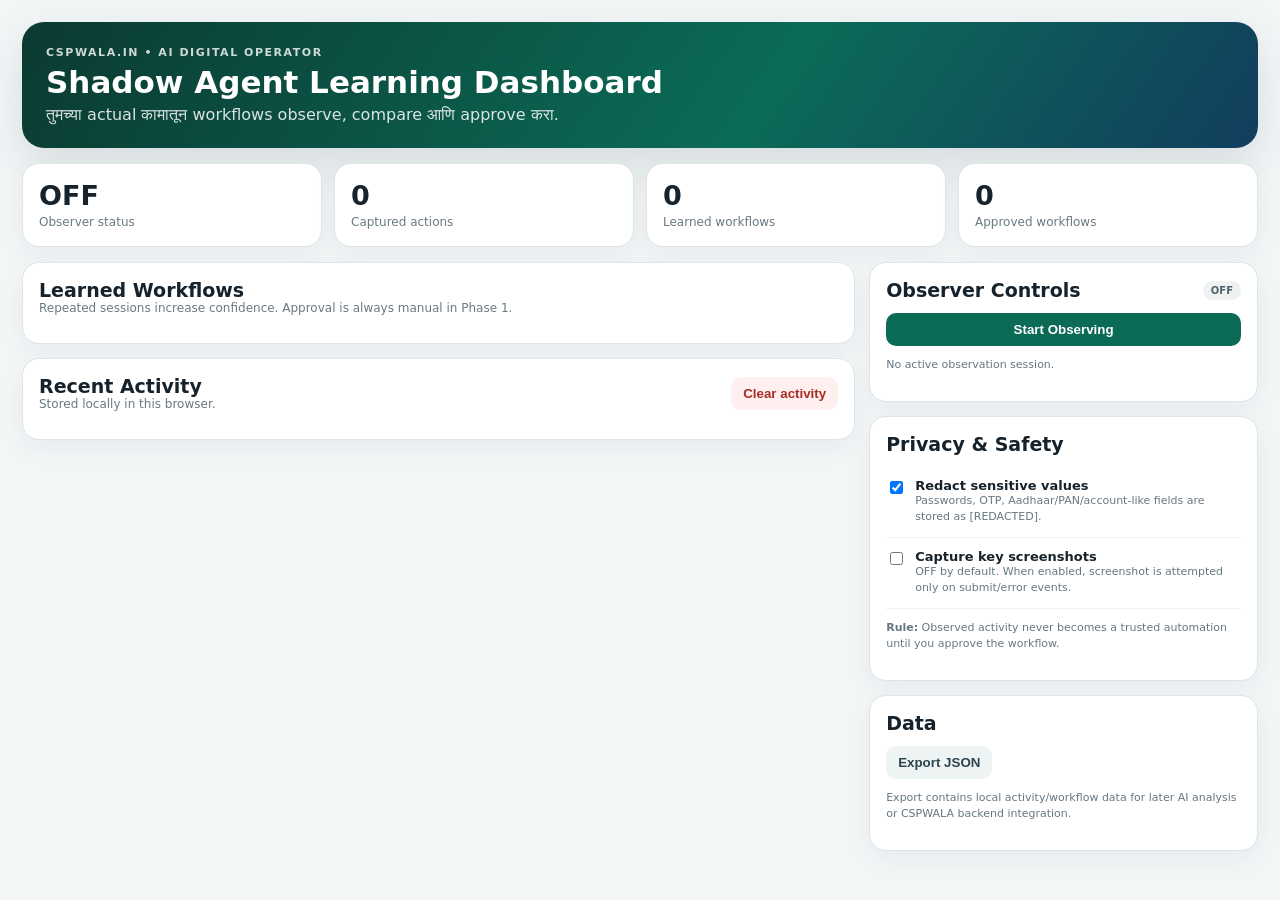
==== ai-digital-operator/extension/dashboard.html @ 0ec9dd16 "Add Shadow Agent learning dashboard" ====
<!doctype html>
<html lang="mr">
<head>
  <meta charset="utf-8">
  <meta name="viewport" content="width=device-width,initial-scale=1">
  <title>CSPWALA Shadow Agent Dashboard</title>
  <style>
    :root{--navy:#0f2740;--green:#0b6b57;--green2:#087b62;--line:#dce5e8;--muted:#697982;--bg:#f3f6f7;--danger:#a52d25;--amber:#986508}
    *{box-sizing:border-box}body{margin:0;font-family:Inter,system-ui,-apple-system,"Noto Sans Devanagari",sans-serif;background:var(--bg);color:#17232c}.wrap{max-width:1280px;margin:auto;padding:22px}
    header{border-radius:22px;padding:24px;color:white;background:linear-gradient(125deg,#0b3a32,#0b6b57 60%,#123d5e);box-shadow:0 18px 45px rgba(13,43,52,.13)}header h1{margin:5px 0;font-size:31px}.eyebrow{font-size:11px;letter-spacing:.14em;font-weight:900;opacity:.8}header p{margin:0;opacity:.85}
    .metrics{display:grid;grid-template-columns:repeat(4,1fr);gap:12px;margin:15px 0}.metric,.panel{background:#fff;border:1px solid var(--line);border-radius:17px;box-shadow:0 8px 24px rgba(20,45,60,.05)}.metric{padding:16px}.metric strong{display:block;font-size:27px}.metric span{font-size:12px;color:var(--muted)}
    .layout{display:grid;grid-template-columns:minmax(0,1.5fr) minmax(300px,.7fr);gap:14px}.panel{padding:16px;margin-bottom:14px}.head{display:flex;align-items:center;justify-content:space-between;gap:10px;margin-bottom:12px}.head h2{font-size:19px;margin:0}.sub{font-size:12px;color:var(--muted)}
    button{border:0;border-radius:10px;padding:9px 12px;font-weight:800;cursor:pointer}.primary{background:var(--green);color:#fff}.ghost{background:#eef3f4;color:#2b4650}.danger{background:#fff0ef;color:var(--danger)}.approve{background:#e4f6ef;color:#08704f}.row{display:flex;gap:8px;flex-wrap:wrap}
    .workflow{border:1px solid #e1e8ea;border-radius:14px;padding:13px;margin:9px 0;background:#fbfcfc}.workflow-top{display:flex;justify-content:space-between;gap:12px;align-items:flex-start}.workflow h3{margin:0 0 3px;font-size:15px}.chip{display:inline-block;border-radius:999px;padding:4px 8px;font-size:10px;font-weight:900;background:#eef2f3;color:#51616a}.chip.ok{background:#e0f5ec;color:#08704f}.chip.warn{background:#fff4dc;color:#8a5b05}.confidence{font-size:12px;font-weight:900}.bar{height:7px;border-radius:99px;background:#e9eef0;overflow:hidden;margin-top:7px}.bar i{display:block;height:100%;background:linear-gradient(90deg,#0b6b57,#19a07c);border-radius:99px}.actions{font-size:11px;color:#667780;margin-top:8px;line-height:1.45}.workflow-buttons{display:flex;gap:6px;margin-top:10px}
    .event{display:grid;grid-template-columns:90px 90px 1fr;gap:8px;padding:9px 2px;border-bottom:1px solid #edf1f2;font-size:12px}.event:last-child{border-bottom:0}.event-type{font-weight:900}.event-url{white-space:nowrap;overflow:hidden;text-overflow:ellipsis;color:#5c6c74}.event-time{color:#7a878e}
    label.setting{display:flex;align-items:flex-start;gap:9px;padding:11px 0;border-bottom:1px solid #edf1f2;font-size:13px}label.setting:last-child{border:0}.note{font-size:11px;color:#667781;line-height:1.5}.empty{padding:25px;text-align:center;color:#77858b;border:1px dashed #d6e0e3;border-radius:13px}
    @media(max-width:850px){.metrics{grid-template-columns:1fr 1fr}.layout{grid-template-columns:1fr}.wrap{padding:12px}}@media(max-width:520px){.metrics{grid-template-columns:1fr}.event{grid-template-columns:70px 1fr}.event-url{grid-column:1/-1}}
  </style>
</head>
<body>
<div class="wrap">
  <header><div class="eyebrow">CSPWALA.IN • AI DIGITAL OPERATOR</div><h1>Shadow Agent Learning Dashboard</h1><p>तुमच्या actual कामातून workflows observe, compare आणि approve करा.</p></header>
  <section class="metrics">
    <div class="metric"><strong id="metricStatus">OFF</strong><span>Observer status</span></div>
    <div class="metric"><strong id="metricEvents">0</strong><span>Captured actions</span></div>
    <div class="metric"><strong id="metricWorkflows">0</strong><span>Learned workflows</span></div>
    <div class="metric"><strong id="metricApproved">0</strong><span>Approved workflows</span></div>
  </section>
  <div class="layout">
    <main>
      <section class="panel">
        <div class="head"><div><h2>Learned Workflows</h2><div class="sub">Repeated sessions increase confidence. Approval is always manual in Phase 1.</div></div></div>
        <div id="workflows"></div>
      </section>
      <section class="panel">
        <div class="head"><div><h2>Recent Activity</h2><div class="sub">Stored locally in this browser.</div></div><button id="clearActivity" class="danger">Clear activity</button></div>
        <div id="events"></div>
      </section>
    </main>
    <aside>
      <section class="panel">
        <div class="head"><h2>Observer Controls</h2><span id="statusChip" class="chip">OFF</span></div>
        <button id="toggleObserver" class="primary" style="width:100%">Start Observing</button>
        <p id="sessionInfo" class="note">No active observation session.</p>
      </section>
      <section class="panel">
        <div class="head"><h2>Privacy & Safety</h2></div>
        <label class="setting"><input id="redactSensitive" type="checkbox" checked><span><b>Redact sensitive values</b><div class="note">Passwords, OTP, Aadhaar/PAN/account-like fields are stored as [REDACTED].</div></span></label>
        <label class="setting"><input id="captureScreenshots" type="checkbox"><span><b>Capture key screenshots</b><div class="note">OFF by default. When enabled, screenshot is attempted only on submit/error events.</div></span></label>
        <p class="note"><b>Rule:</b> Observed activity never becomes a trusted automation until you approve the workflow.</p>
      </section>
      <section class="panel">
        <div class="head"><h2>Data</h2></div>
        <div class="row"><button id="exportJson" class="ghost">Export JSON</button></div>
        <p class="note">Export contains local activity/workflow data for later AI analysis or CSPWALA backend integration.</p>
      </section>
    </aside>
  </div>
</div>
<script src="dashboard.js"></script>
</body>
</html>
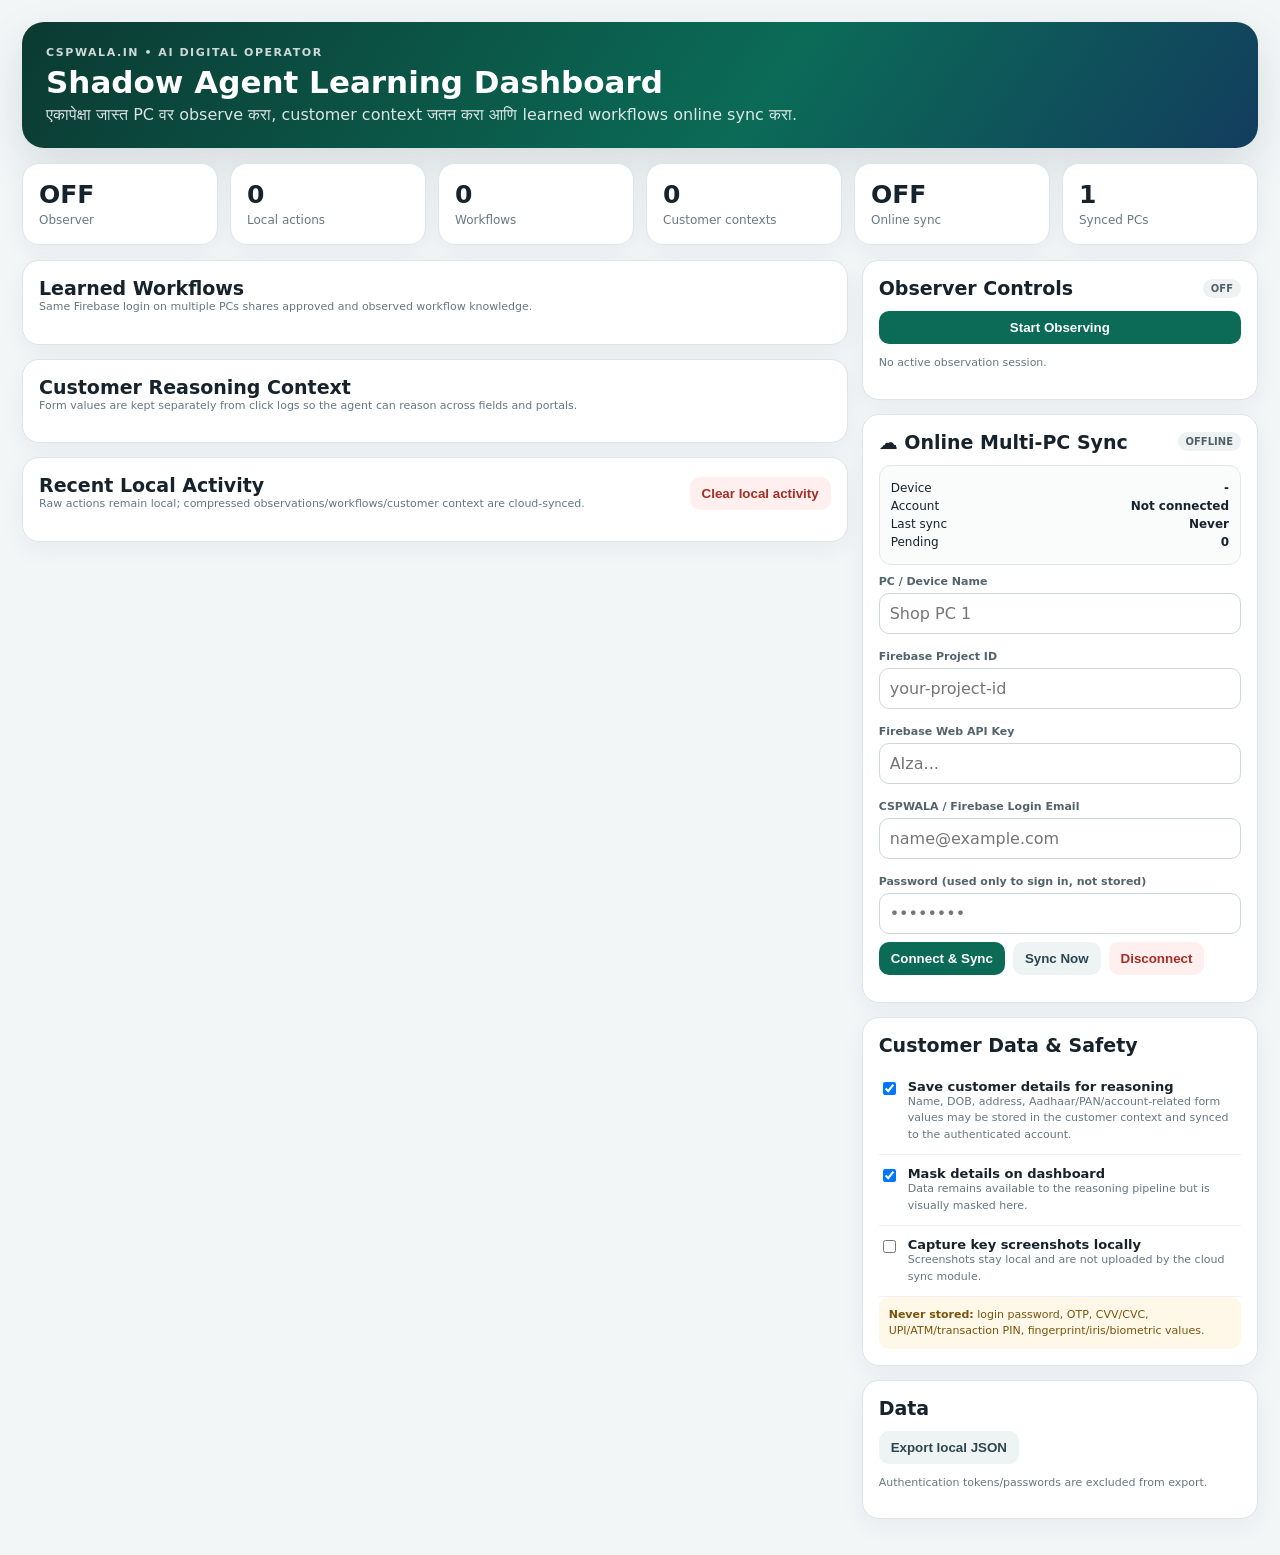
==== commit a66448cf: "Add online sync and customer context dashboard" ====
--- a/ai-digital-operator/extension/dashboard.html
+++ b/ai-digital-operator/extension/dashboard.html
@@ -5,35 +5,42 @@
   <meta name="viewport" content="width=device-width,initial-scale=1">
   <title>CSPWALA Shadow Agent Dashboard</title>
   <style>
-    :root{--navy:#0f2740;--green:#0b6b57;--green2:#087b62;--line:#dce5e8;--muted:#697982;--bg:#f3f6f7;--danger:#a52d25;--amber:#986508}
-    *{box-sizing:border-box}body{margin:0;font-family:Inter,system-ui,-apple-system,"Noto Sans Devanagari",sans-serif;background:var(--bg);color:#17232c}.wrap{max-width:1280px;margin:auto;padding:22px}
-    header{border-radius:22px;padding:24px;color:white;background:linear-gradient(125deg,#0b3a32,#0b6b57 60%,#123d5e);box-shadow:0 18px 45px rgba(13,43,52,.13)}header h1{margin:5px 0;font-size:31px}.eyebrow{font-size:11px;letter-spacing:.14em;font-weight:900;opacity:.8}header p{margin:0;opacity:.85}
-    .metrics{display:grid;grid-template-columns:repeat(4,1fr);gap:12px;margin:15px 0}.metric,.panel{background:#fff;border:1px solid var(--line);border-radius:17px;box-shadow:0 8px 24px rgba(20,45,60,.05)}.metric{padding:16px}.metric strong{display:block;font-size:27px}.metric span{font-size:12px;color:var(--muted)}
-    .layout{display:grid;grid-template-columns:minmax(0,1.5fr) minmax(300px,.7fr);gap:14px}.panel{padding:16px;margin-bottom:14px}.head{display:flex;align-items:center;justify-content:space-between;gap:10px;margin-bottom:12px}.head h2{font-size:19px;margin:0}.sub{font-size:12px;color:var(--muted)}
+    :root{--navy:#0f2740;--green:#0b6b57;--line:#dce5e8;--muted:#697982;--bg:#f3f6f7;--danger:#a52d25;--amber:#986508}
+    *{box-sizing:border-box}body{margin:0;font-family:Inter,system-ui,-apple-system,"Noto Sans Devanagari",sans-serif;background:var(--bg);color:#17232c}.wrap{max-width:1320px;margin:auto;padding:22px}
+    header{border-radius:22px;padding:24px;color:#fff;background:linear-gradient(125deg,#0b3a32,#0b6b57 60%,#123d5e);box-shadow:0 18px 45px rgba(13,43,52,.13)}header h1{margin:5px 0;font-size:31px}.eyebrow{font-size:11px;letter-spacing:.14em;font-weight:900;opacity:.8}header p{margin:0;opacity:.85}
+    .metrics{display:grid;grid-template-columns:repeat(6,1fr);gap:12px;margin:15px 0}.metric,.panel{background:#fff;border:1px solid var(--line);border-radius:17px;box-shadow:0 8px 24px rgba(20,45,60,.05)}.metric{padding:16px}.metric strong{display:block;font-size:25px}.metric span{font-size:12px;color:var(--muted)}
+    .layout{display:grid;grid-template-columns:minmax(0,1.5fr) minmax(330px,.72fr);gap:14px}.panel{padding:16px;margin-bottom:14px}.head{display:flex;align-items:center;justify-content:space-between;gap:10px;margin-bottom:12px}.head h2{font-size:19px;margin:0}.sub,.note{font-size:11px;color:#667781;line-height:1.5}
     button{border:0;border-radius:10px;padding:9px 12px;font-weight:800;cursor:pointer}.primary{background:var(--green);color:#fff}.ghost{background:#eef3f4;color:#2b4650}.danger{background:#fff0ef;color:var(--danger)}.approve{background:#e4f6ef;color:#08704f}.row{display:flex;gap:8px;flex-wrap:wrap}
-    .workflow{border:1px solid #e1e8ea;border-radius:14px;padding:13px;margin:9px 0;background:#fbfcfc}.workflow-top{display:flex;justify-content:space-between;gap:12px;align-items:flex-start}.workflow h3{margin:0 0 3px;font-size:15px}.chip{display:inline-block;border-radius:999px;padding:4px 8px;font-size:10px;font-weight:900;background:#eef2f3;color:#51616a}.chip.ok{background:#e0f5ec;color:#08704f}.chip.warn{background:#fff4dc;color:#8a5b05}.confidence{font-size:12px;font-weight:900}.bar{height:7px;border-radius:99px;background:#e9eef0;overflow:hidden;margin-top:7px}.bar i{display:block;height:100%;background:linear-gradient(90deg,#0b6b57,#19a07c);border-radius:99px}.actions{font-size:11px;color:#667780;margin-top:8px;line-height:1.45}.workflow-buttons{display:flex;gap:6px;margin-top:10px}
+    .workflow,.customer{border:1px solid #e1e8ea;border-radius:14px;padding:13px;margin:9px 0;background:#fbfcfc}.workflow-top,.customer-top{display:flex;justify-content:space-between;gap:12px;align-items:flex-start}.workflow h3,.customer h3{margin:0 0 3px;font-size:15px}.chip{display:inline-block;border-radius:999px;padding:4px 8px;font-size:10px;font-weight:900;background:#eef2f3;color:#51616a}.chip.ok{background:#e0f5ec;color:#08704f}.chip.warn{background:#fff4dc;color:#8a5b05}.chip.bad{background:#fff0ef;color:#9c2a22}.confidence{font-size:12px;font-weight:900}.bar{height:7px;border-radius:99px;background:#e9eef0;overflow:hidden;margin-top:7px}.bar i{display:block;height:100%;background:linear-gradient(90deg,#0b6b57,#19a07c);border-radius:99px}.actions{font-size:11px;color:#667780;margin-top:8px;line-height:1.45}.workflow-buttons{display:flex;gap:6px;margin-top:10px}
     .event{display:grid;grid-template-columns:90px 90px 1fr;gap:8px;padding:9px 2px;border-bottom:1px solid #edf1f2;font-size:12px}.event:last-child{border-bottom:0}.event-type{font-weight:900}.event-url{white-space:nowrap;overflow:hidden;text-overflow:ellipsis;color:#5c6c74}.event-time{color:#7a878e}
-    label.setting{display:flex;align-items:flex-start;gap:9px;padding:11px 0;border-bottom:1px solid #edf1f2;font-size:13px}label.setting:last-child{border:0}.note{font-size:11px;color:#667781;line-height:1.5}.empty{padding:25px;text-align:center;color:#77858b;border:1px dashed #d6e0e3;border-radius:13px}
-    @media(max-width:850px){.metrics{grid-template-columns:1fr 1fr}.layout{grid-template-columns:1fr}.wrap{padding:12px}}@media(max-width:520px){.metrics{grid-template-columns:1fr}.event{grid-template-columns:70px 1fr}.event-url{grid-column:1/-1}}
+    label.setting{display:flex;align-items:flex-start;gap:9px;padding:11px 0;border-bottom:1px solid #edf1f2;font-size:13px}label.setting:last-child{border:0}.empty{padding:25px;text-align:center;color:#77858b;border:1px dashed #d6e0e3;border-radius:13px}
+    .formgrid{display:grid;grid-template-columns:1fr 1fr;gap:8px}.field{display:flex;flex-direction:column;gap:5px;margin-bottom:8px}.field.full{grid-column:1/-1}.field label{font-size:11px;font-weight:800;color:#52636c}.field input{width:100%;padding:10px;border:1px solid #ccd7db;border-radius:10px;font:inherit}.syncbox{padding:11px;border:1px solid #e2e8ea;border-radius:12px;background:#fafcfc;margin-bottom:10px}.syncrow{display:flex;justify-content:space-between;gap:8px;font-size:12px;margin:4px 0}.syncrow span:last-child{font-weight:800;text-align:right}.customer-fields{display:grid;grid-template-columns:1fr 1fr;gap:6px;margin-top:9px}.customer-field{padding:8px;border-radius:9px;background:#f1f5f5;font-size:11px;overflow:hidden}.customer-field b{display:block;color:#52626b;margin-bottom:2px}.customer-field span{word-break:break-word}.warning{padding:10px;border-radius:10px;background:#fff8e8;color:#77540c;font-size:11px;line-height:1.45}
+    @media(max-width:1050px){.metrics{grid-template-columns:repeat(3,1fr)}}@media(max-width:850px){.layout{grid-template-columns:1fr}.wrap{padding:12px}}@media(max-width:520px){.metrics{grid-template-columns:1fr 1fr}.formgrid,.customer-fields{grid-template-columns:1fr}.event{grid-template-columns:70px 1fr}.event-url{grid-column:1/-1}}
   </style>
 </head>
 <body>
 <div class="wrap">
-  <header><div class="eyebrow">CSPWALA.IN • AI DIGITAL OPERATOR</div><h1>Shadow Agent Learning Dashboard</h1><p>तुमच्या actual कामातून workflows observe, compare आणि approve करा.</p></header>
+  <header><div class="eyebrow">CSPWALA.IN • AI DIGITAL OPERATOR</div><h1>Shadow Agent Learning Dashboard</h1><p>एकापेक्षा जास्त PC वर observe करा, customer context जतन करा आणि learned workflows online sync करा.</p></header>
   <section class="metrics">
-    <div class="metric"><strong id="metricStatus">OFF</strong><span>Observer status</span></div>
-    <div class="metric"><strong id="metricEvents">0</strong><span>Captured actions</span></div>
-    <div class="metric"><strong id="metricWorkflows">0</strong><span>Learned workflows</span></div>
-    <div class="metric"><strong id="metricApproved">0</strong><span>Approved workflows</span></div>
+    <div class="metric"><strong id="metricStatus">OFF</strong><span>Observer</span></div>
+    <div class="metric"><strong id="metricEvents">0</strong><span>Local actions</span></div>
+    <div class="metric"><strong id="metricWorkflows">0</strong><span>Workflows</span></div>
+    <div class="metric"><strong id="metricCustomers">0</strong><span>Customer contexts</span></div>
+    <div class="metric"><strong id="metricCloud">OFF</strong><span>Online sync</span></div>
+    <div class="metric"><strong id="metricDevices">1</strong><span>Synced PCs</span></div>
   </section>
   <div class="layout">
     <main>
       <section class="panel">
-        <div class="head"><div><h2>Learned Workflows</h2><div class="sub">Repeated sessions increase confidence. Approval is always manual in Phase 1.</div></div></div>
+        <div class="head"><div><h2>Learned Workflows</h2><div class="sub">Same Firebase login on multiple PCs shares approved and observed workflow knowledge.</div></div></div>
         <div id="workflows"></div>
       </section>
       <section class="panel">
-        <div class="head"><div><h2>Recent Activity</h2><div class="sub">Stored locally in this browser.</div></div><button id="clearActivity" class="danger">Clear activity</button></div>
+        <div class="head"><div><h2>Customer Reasoning Context</h2><div class="sub">Form values are kept separately from click logs so the agent can reason across fields and portals.</div></div></div>
+        <div id="customers"></div>
+      </section>
+      <section class="panel">
+        <div class="head"><div><h2>Recent Local Activity</h2><div class="sub">Raw actions remain local; compressed observations/workflows/customer context are cloud-synced.</div></div><button id="clearActivity" class="danger">Clear local activity</button></div>
         <div id="events"></div>
       </section>
     </main>
@@ -43,16 +50,38 @@
         <button id="toggleObserver" class="primary" style="width:100%">Start Observing</button>
         <p id="sessionInfo" class="note">No active observation session.</p>
       </section>
+
       <section class="panel">
-        <div class="head"><h2>Privacy & Safety</h2></div>
-        <label class="setting"><input id="redactSensitive" type="checkbox" checked><span><b>Redact sensitive values</b><div class="note">Passwords, OTP, Aadhaar/PAN/account-like fields are stored as [REDACTED].</div></span></label>
-        <label class="setting"><input id="captureScreenshots" type="checkbox"><span><b>Capture key screenshots</b><div class="note">OFF by default. When enabled, screenshot is attempted only on submit/error events.</div></span></label>
-        <p class="note"><b>Rule:</b> Observed activity never becomes a trusted automation until you approve the workflow.</p>
+        <div class="head"><h2>☁ Online Multi-PC Sync</h2><span id="cloudChip" class="chip">OFFLINE</span></div>
+        <div id="cloudSummary" class="syncbox">
+          <div class="syncrow"><span>Device</span><span id="cloudDevice">-</span></div>
+          <div class="syncrow"><span>Account</span><span id="cloudAccount">Not connected</span></div>
+          <div class="syncrow"><span>Last sync</span><span id="cloudLastSync">Never</span></div>
+          <div class="syncrow"><span>Pending</span><span id="cloudPending">0</span></div>
+        </div>
+        <div class="formgrid">
+          <div class="field full"><label>PC / Device Name</label><input id="deviceName" placeholder="Shop PC 1"></div>
+          <div class="field full"><label>Firebase Project ID</label><input id="projectId" placeholder="your-project-id"></div>
+          <div class="field full"><label>Firebase Web API Key</label><input id="apiKey" placeholder="AIza..."></div>
+          <div class="field full"><label>CSPWALA / Firebase Login Email</label><input id="cloudEmail" type="email" placeholder="name@example.com"></div>
+          <div class="field full"><label>Password (used only to sign in, not stored)</label><input id="cloudPassword" type="password" autocomplete="off" placeholder="••••••••"></div>
+        </div>
+        <div class="row"><button id="connectCloud" class="primary">Connect & Sync</button><button id="syncNow" class="ghost">Sync Now</button><button id="disconnectCloud" class="danger">Disconnect</button></div>
+        <p id="cloudError" class="note"></p>
       </section>
+
+      <section class="panel">
+        <div class="head"><h2>Customer Data & Safety</h2></div>
+        <label class="setting"><input id="captureCustomerDetails" type="checkbox" checked><span><b>Save customer details for reasoning</b><div class="note">Name, DOB, address, Aadhaar/PAN/account-related form values may be stored in the customer context and synced to the authenticated account.</div></span></label>
+        <label class="setting"><input id="maskCustomerDetails" type="checkbox" checked><span><b>Mask details on dashboard</b><div class="note">Data remains available to the reasoning pipeline but is visually masked here.</div></span></label>
+        <label class="setting"><input id="captureScreenshots" type="checkbox"><span><b>Capture key screenshots locally</b><div class="note">Screenshots stay local and are not uploaded by the cloud sync module.</div></span></label>
+        <div class="warning"><b>Never stored:</b> login password, OTP, CVV/CVC, UPI/ATM/transaction PIN, fingerprint/iris/biometric values.</div>
+      </section>
+
       <section class="panel">
         <div class="head"><h2>Data</h2></div>
-        <div class="row"><button id="exportJson" class="ghost">Export JSON</button></div>
-        <p class="note">Export contains local activity/workflow data for later AI analysis or CSPWALA backend integration.</p>
+        <div class="row"><button id="exportJson" class="ghost">Export local JSON</button></div>
+        <p class="note">Authentication tokens/passwords are excluded from export.</p>
       </section>
     </aside>
   </div>
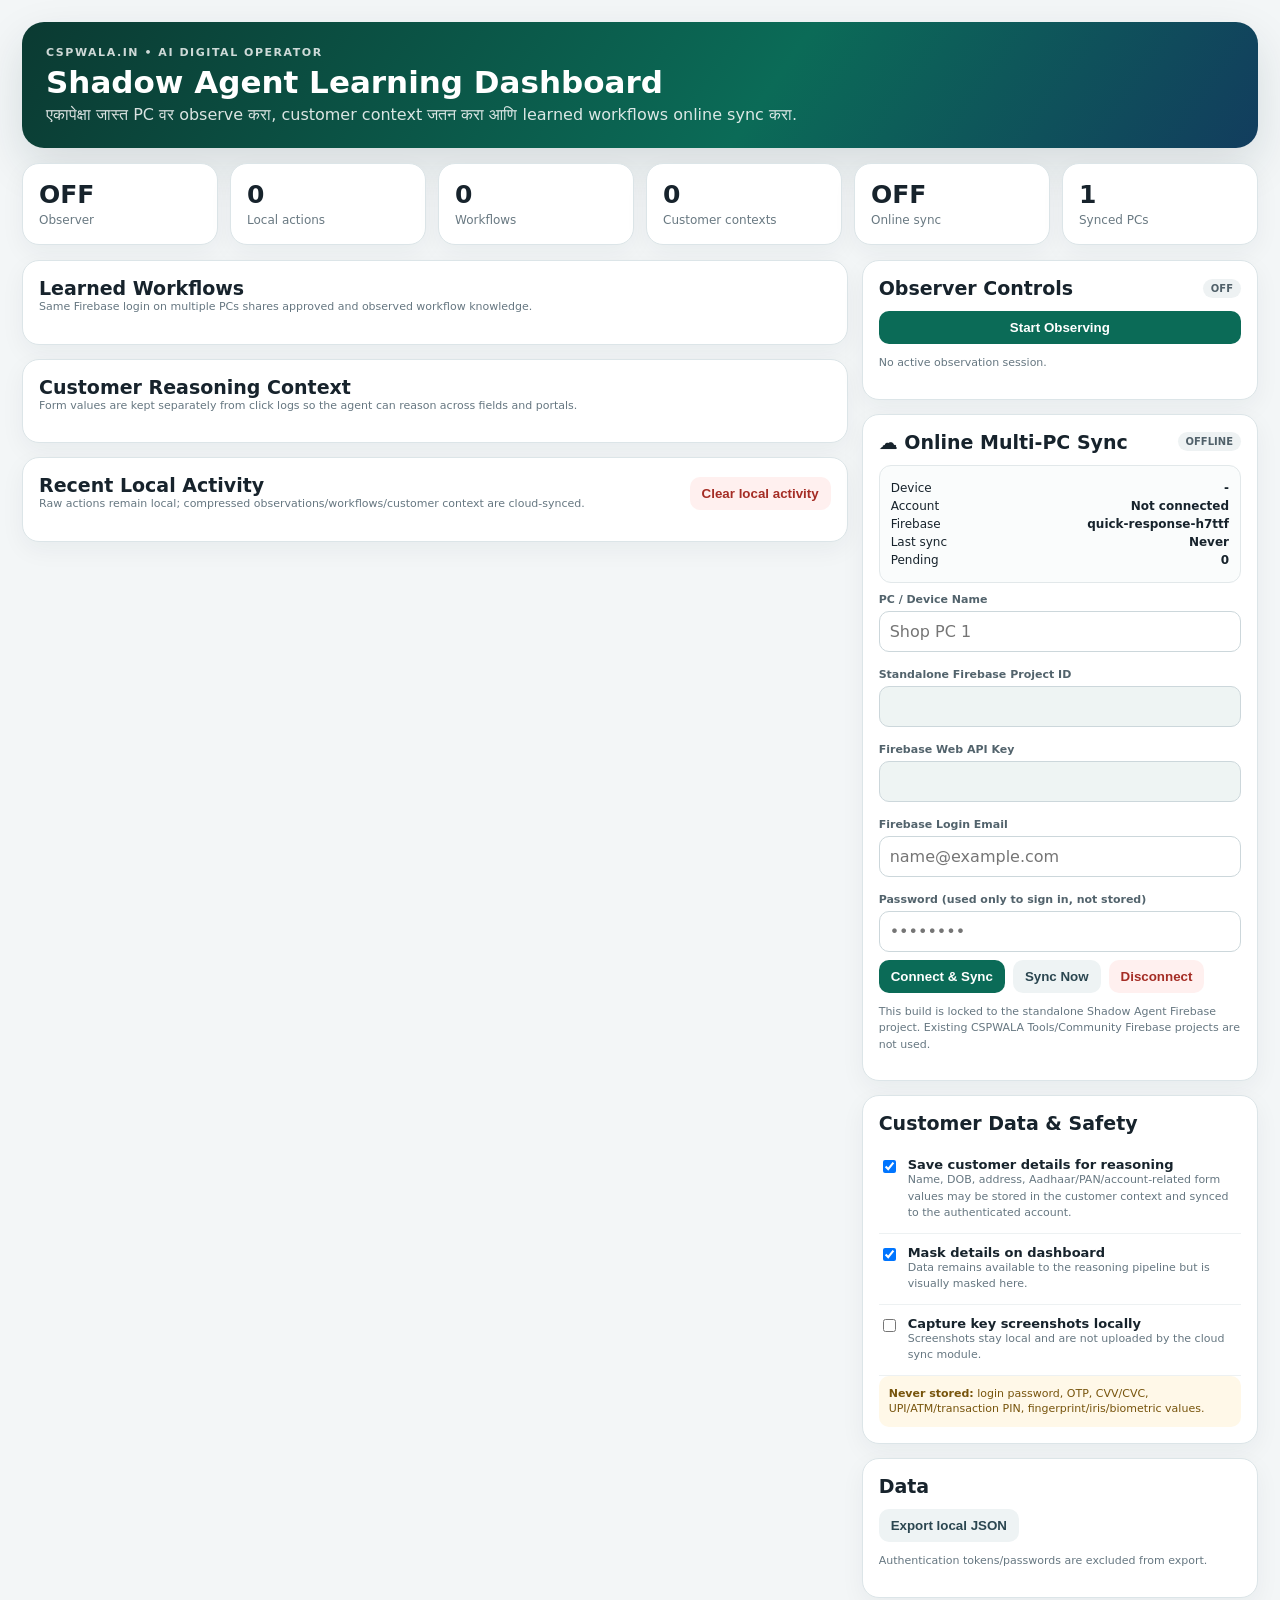
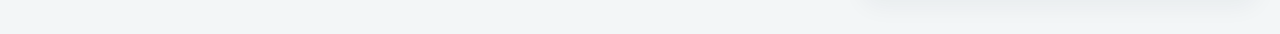
==== commit 227910f7: "Bind dashboard to standalone Firebase project" ====
--- a/ai-digital-operator/extension/dashboard.html
+++ b/ai-digital-operator/extension/dashboard.html
@@ -14,7 +14,7 @@
     .workflow,.customer{border:1px solid #e1e8ea;border-radius:14px;padding:13px;margin:9px 0;background:#fbfcfc}.workflow-top,.customer-top{display:flex;justify-content:space-between;gap:12px;align-items:flex-start}.workflow h3,.customer h3{margin:0 0 3px;font-size:15px}.chip{display:inline-block;border-radius:999px;padding:4px 8px;font-size:10px;font-weight:900;background:#eef2f3;color:#51616a}.chip.ok{background:#e0f5ec;color:#08704f}.chip.warn{background:#fff4dc;color:#8a5b05}.chip.bad{background:#fff0ef;color:#9c2a22}.confidence{font-size:12px;font-weight:900}.bar{height:7px;border-radius:99px;background:#e9eef0;overflow:hidden;margin-top:7px}.bar i{display:block;height:100%;background:linear-gradient(90deg,#0b6b57,#19a07c);border-radius:99px}.actions{font-size:11px;color:#667780;margin-top:8px;line-height:1.45}.workflow-buttons{display:flex;gap:6px;margin-top:10px}
     .event{display:grid;grid-template-columns:90px 90px 1fr;gap:8px;padding:9px 2px;border-bottom:1px solid #edf1f2;font-size:12px}.event:last-child{border-bottom:0}.event-type{font-weight:900}.event-url{white-space:nowrap;overflow:hidden;text-overflow:ellipsis;color:#5c6c74}.event-time{color:#7a878e}
     label.setting{display:flex;align-items:flex-start;gap:9px;padding:11px 0;border-bottom:1px solid #edf1f2;font-size:13px}label.setting:last-child{border:0}.empty{padding:25px;text-align:center;color:#77858b;border:1px dashed #d6e0e3;border-radius:13px}
-    .formgrid{display:grid;grid-template-columns:1fr 1fr;gap:8px}.field{display:flex;flex-direction:column;gap:5px;margin-bottom:8px}.field.full{grid-column:1/-1}.field label{font-size:11px;font-weight:800;color:#52636c}.field input{width:100%;padding:10px;border:1px solid #ccd7db;border-radius:10px;font:inherit}.syncbox{padding:11px;border:1px solid #e2e8ea;border-radius:12px;background:#fafcfc;margin-bottom:10px}.syncrow{display:flex;justify-content:space-between;gap:8px;font-size:12px;margin:4px 0}.syncrow span:last-child{font-weight:800;text-align:right}.customer-fields{display:grid;grid-template-columns:1fr 1fr;gap:6px;margin-top:9px}.customer-field{padding:8px;border-radius:9px;background:#f1f5f5;font-size:11px;overflow:hidden}.customer-field b{display:block;color:#52626b;margin-bottom:2px}.customer-field span{word-break:break-word}.warning{padding:10px;border-radius:10px;background:#fff8e8;color:#77540c;font-size:11px;line-height:1.45}
+    .formgrid{display:grid;grid-template-columns:1fr 1fr;gap:8px}.field{display:flex;flex-direction:column;gap:5px;margin-bottom:8px}.field.full{grid-column:1/-1}.field label{font-size:11px;font-weight:800;color:#52636c}.field input{width:100%;padding:10px;border:1px solid #ccd7db;border-radius:10px;font:inherit}.field input[readonly]{background:#eef4f3;color:#3e5f58;font-weight:700}.syncbox{padding:11px;border:1px solid #e2e8ea;border-radius:12px;background:#fafcfc;margin-bottom:10px}.syncrow{display:flex;justify-content:space-between;gap:8px;font-size:12px;margin:4px 0}.syncrow span:last-child{font-weight:800;text-align:right}.customer-fields{display:grid;grid-template-columns:1fr 1fr;gap:6px;margin-top:9px}.customer-field{padding:8px;border-radius:9px;background:#f1f5f5;font-size:11px;overflow:hidden}.customer-field b{display:block;color:#52626b;margin-bottom:2px}.customer-field span{word-break:break-word}.warning{padding:10px;border-radius:10px;background:#fff8e8;color:#77540c;font-size:11px;line-height:1.45}
     @media(max-width:1050px){.metrics{grid-template-columns:repeat(3,1fr)}}@media(max-width:850px){.layout{grid-template-columns:1fr}.wrap{padding:12px}}@media(max-width:520px){.metrics{grid-template-columns:1fr 1fr}.formgrid,.customer-fields{grid-template-columns:1fr}.event{grid-template-columns:70px 1fr}.event-url{grid-column:1/-1}}
   </style>
 </head>
@@ -56,17 +56,19 @@
         <div id="cloudSummary" class="syncbox">
           <div class="syncrow"><span>Device</span><span id="cloudDevice">-</span></div>
           <div class="syncrow"><span>Account</span><span id="cloudAccount">Not connected</span></div>
+          <div class="syncrow"><span>Firebase</span><span>quick-response-h7ttf</span></div>
           <div class="syncrow"><span>Last sync</span><span id="cloudLastSync">Never</span></div>
           <div class="syncrow"><span>Pending</span><span id="cloudPending">0</span></div>
         </div>
         <div class="formgrid">
           <div class="field full"><label>PC / Device Name</label><input id="deviceName" placeholder="Shop PC 1"></div>
-          <div class="field full"><label>Firebase Project ID</label><input id="projectId" placeholder="your-project-id"></div>
-          <div class="field full"><label>Firebase Web API Key</label><input id="apiKey" placeholder="AIza..."></div>
-          <div class="field full"><label>CSPWALA / Firebase Login Email</label><input id="cloudEmail" type="email" placeholder="name@example.com"></div>
+          <div class="field full"><label>Standalone Firebase Project ID</label><input id="projectId" readonly></div>
+          <div class="field full"><label>Firebase Web API Key</label><input id="apiKey" readonly></div>
+          <div class="field full"><label>Firebase Login Email</label><input id="cloudEmail" type="email" placeholder="name@example.com"></div>
           <div class="field full"><label>Password (used only to sign in, not stored)</label><input id="cloudPassword" type="password" autocomplete="off" placeholder="••••••••"></div>
         </div>
         <div class="row"><button id="connectCloud" class="primary">Connect & Sync</button><button id="syncNow" class="ghost">Sync Now</button><button id="disconnectCloud" class="danger">Disconnect</button></div>
+        <p class="note">This build is locked to the standalone Shadow Agent Firebase project. Existing CSPWALA Tools/Community Firebase projects are not used.</p>
         <p id="cloudError" class="note"></p>
       </section>
 
@@ -86,6 +88,7 @@
     </aside>
   </div>
 </div>
+<script src="standalone-config.js"></script>
 <script src="dashboard.js"></script>
 </body>
 </html>
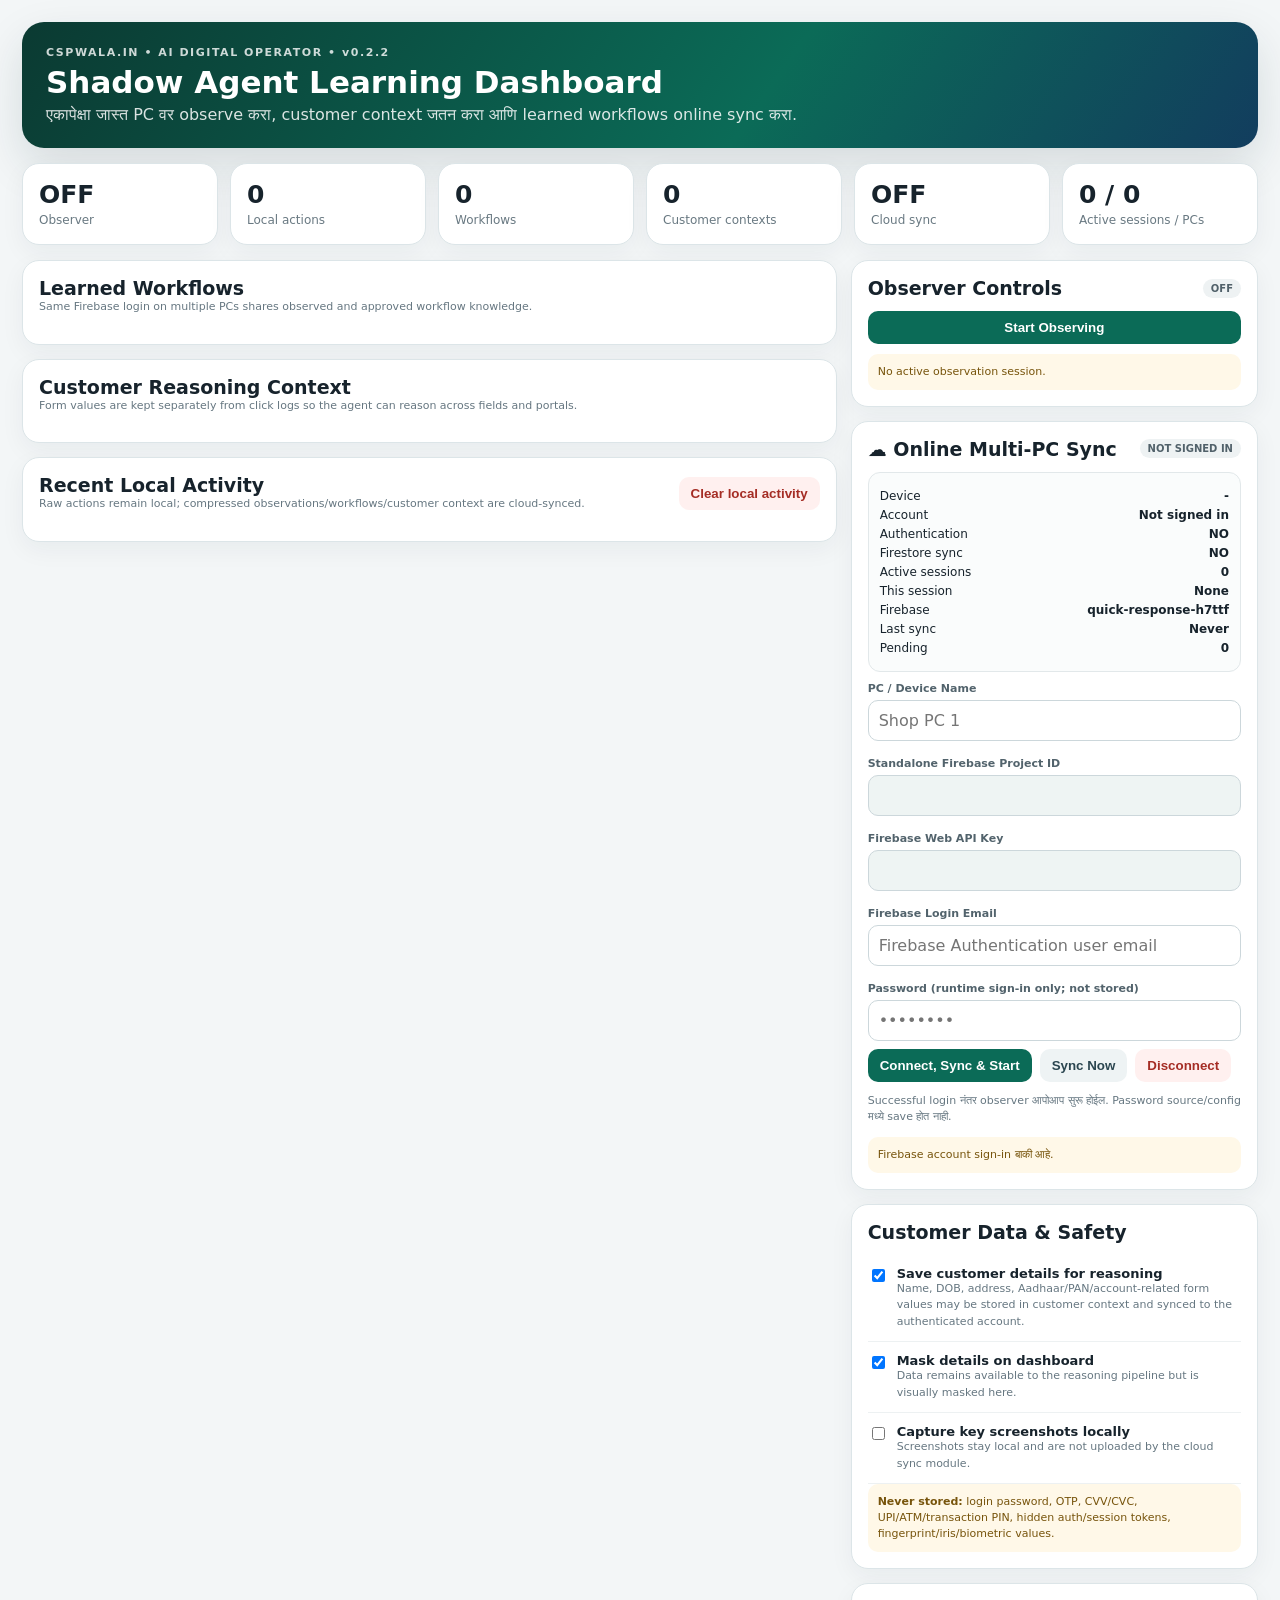
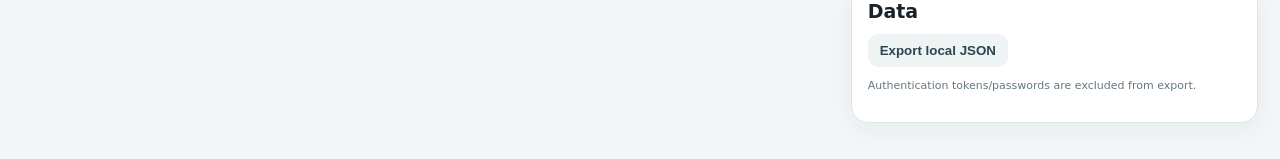
==== commit 4728734c: "Show authenticated sync and active sessions in Shadow Agent dashboard" ====
--- a/ai-digital-operator/extension/dashboard.html
+++ b/ai-digital-operator/extension/dashboard.html
@@ -9,30 +9,30 @@
     *{box-sizing:border-box}body{margin:0;font-family:Inter,system-ui,-apple-system,"Noto Sans Devanagari",sans-serif;background:var(--bg);color:#17232c}.wrap{max-width:1320px;margin:auto;padding:22px}
     header{border-radius:22px;padding:24px;color:#fff;background:linear-gradient(125deg,#0b3a32,#0b6b57 60%,#123d5e);box-shadow:0 18px 45px rgba(13,43,52,.13)}header h1{margin:5px 0;font-size:31px}.eyebrow{font-size:11px;letter-spacing:.14em;font-weight:900;opacity:.8}header p{margin:0;opacity:.85}
     .metrics{display:grid;grid-template-columns:repeat(6,1fr);gap:12px;margin:15px 0}.metric,.panel{background:#fff;border:1px solid var(--line);border-radius:17px;box-shadow:0 8px 24px rgba(20,45,60,.05)}.metric{padding:16px}.metric strong{display:block;font-size:25px}.metric span{font-size:12px;color:var(--muted)}
-    .layout{display:grid;grid-template-columns:minmax(0,1.5fr) minmax(330px,.72fr);gap:14px}.panel{padding:16px;margin-bottom:14px}.head{display:flex;align-items:center;justify-content:space-between;gap:10px;margin-bottom:12px}.head h2{font-size:19px;margin:0}.sub,.note{font-size:11px;color:#667781;line-height:1.5}
+    .layout{display:grid;grid-template-columns:minmax(0,1.5fr) minmax(350px,.75fr);gap:14px}.panel{padding:16px;margin-bottom:14px}.head{display:flex;align-items:center;justify-content:space-between;gap:10px;margin-bottom:12px}.head h2{font-size:19px;margin:0}.sub,.note{font-size:11px;color:#667781;line-height:1.5}
     button{border:0;border-radius:10px;padding:9px 12px;font-weight:800;cursor:pointer}.primary{background:var(--green);color:#fff}.ghost{background:#eef3f4;color:#2b4650}.danger{background:#fff0ef;color:var(--danger)}.approve{background:#e4f6ef;color:#08704f}.row{display:flex;gap:8px;flex-wrap:wrap}
     .workflow,.customer{border:1px solid #e1e8ea;border-radius:14px;padding:13px;margin:9px 0;background:#fbfcfc}.workflow-top,.customer-top{display:flex;justify-content:space-between;gap:12px;align-items:flex-start}.workflow h3,.customer h3{margin:0 0 3px;font-size:15px}.chip{display:inline-block;border-radius:999px;padding:4px 8px;font-size:10px;font-weight:900;background:#eef2f3;color:#51616a}.chip.ok{background:#e0f5ec;color:#08704f}.chip.warn{background:#fff4dc;color:#8a5b05}.chip.bad{background:#fff0ef;color:#9c2a22}.confidence{font-size:12px;font-weight:900}.bar{height:7px;border-radius:99px;background:#e9eef0;overflow:hidden;margin-top:7px}.bar i{display:block;height:100%;background:linear-gradient(90deg,#0b6b57,#19a07c);border-radius:99px}.actions{font-size:11px;color:#667780;margin-top:8px;line-height:1.45}.workflow-buttons{display:flex;gap:6px;margin-top:10px}
     .event{display:grid;grid-template-columns:90px 90px 1fr;gap:8px;padding:9px 2px;border-bottom:1px solid #edf1f2;font-size:12px}.event:last-child{border-bottom:0}.event-type{font-weight:900}.event-url{white-space:nowrap;overflow:hidden;text-overflow:ellipsis;color:#5c6c74}.event-time{color:#7a878e}
     label.setting{display:flex;align-items:flex-start;gap:9px;padding:11px 0;border-bottom:1px solid #edf1f2;font-size:13px}label.setting:last-child{border:0}.empty{padding:25px;text-align:center;color:#77858b;border:1px dashed #d6e0e3;border-radius:13px}
-    .formgrid{display:grid;grid-template-columns:1fr 1fr;gap:8px}.field{display:flex;flex-direction:column;gap:5px;margin-bottom:8px}.field.full{grid-column:1/-1}.field label{font-size:11px;font-weight:800;color:#52636c}.field input{width:100%;padding:10px;border:1px solid #ccd7db;border-radius:10px;font:inherit}.field input[readonly]{background:#eef4f3;color:#3e5f58;font-weight:700}.syncbox{padding:11px;border:1px solid #e2e8ea;border-radius:12px;background:#fafcfc;margin-bottom:10px}.syncrow{display:flex;justify-content:space-between;gap:8px;font-size:12px;margin:4px 0}.syncrow span:last-child{font-weight:800;text-align:right}.customer-fields{display:grid;grid-template-columns:1fr 1fr;gap:6px;margin-top:9px}.customer-field{padding:8px;border-radius:9px;background:#f1f5f5;font-size:11px;overflow:hidden}.customer-field b{display:block;color:#52626b;margin-bottom:2px}.customer-field span{word-break:break-word}.warning{padding:10px;border-radius:10px;background:#fff8e8;color:#77540c;font-size:11px;line-height:1.45}
+    .formgrid{display:grid;grid-template-columns:1fr 1fr;gap:8px}.field{display:flex;flex-direction:column;gap:5px;margin-bottom:8px}.field.full{grid-column:1/-1}.field label{font-size:11px;font-weight:800;color:#52636c}.field input{width:100%;padding:10px;border:1px solid #ccd7db;border-radius:10px;font:inherit}.field input[readonly]{background:#eef4f3;color:#3e5f58;font-weight:700}.syncbox{padding:11px;border:1px solid #e2e8ea;border-radius:12px;background:#fafcfc;margin-bottom:10px}.syncrow{display:flex;justify-content:space-between;gap:8px;font-size:12px;margin:5px 0}.syncrow span:last-child{font-weight:800;text-align:right;word-break:break-word}.customer-fields{display:grid;grid-template-columns:1fr 1fr;gap:6px;margin-top:9px}.customer-field{padding:8px;border-radius:9px;background:#f1f5f5;font-size:11px;overflow:hidden}.customer-field b{display:block;color:#52626b;margin-bottom:2px}.customer-field span{word-break:break-word}.warning{padding:10px;border-radius:10px;background:#fff8e8;color:#77540c;font-size:11px;line-height:1.45}.statusmsg{margin-top:10px;padding:10px;border-radius:10px;background:#f1f4f5;color:#52636c;font-size:11px;line-height:1.45}.statusmsg.ok{background:#e5f7ef;color:#08704f}.statusmsg.bad{background:#fff0ef;color:#9c2a22}.statusmsg.warn{background:#fff8e8;color:#77540c}
     @media(max-width:1050px){.metrics{grid-template-columns:repeat(3,1fr)}}@media(max-width:850px){.layout{grid-template-columns:1fr}.wrap{padding:12px}}@media(max-width:520px){.metrics{grid-template-columns:1fr 1fr}.formgrid,.customer-fields{grid-template-columns:1fr}.event{grid-template-columns:70px 1fr}.event-url{grid-column:1/-1}}
   </style>
 </head>
 <body>
 <div class="wrap">
-  <header><div class="eyebrow">CSPWALA.IN • AI DIGITAL OPERATOR</div><h1>Shadow Agent Learning Dashboard</h1><p>एकापेक्षा जास्त PC वर observe करा, customer context जतन करा आणि learned workflows online sync करा.</p></header>
+  <header><div class="eyebrow">CSPWALA.IN • AI DIGITAL OPERATOR • v0.2.2</div><h1>Shadow Agent Learning Dashboard</h1><p>एकापेक्षा जास्त PC वर observe करा, customer context जतन करा आणि learned workflows online sync करा.</p></header>
   <section class="metrics">
     <div class="metric"><strong id="metricStatus">OFF</strong><span>Observer</span></div>
     <div class="metric"><strong id="metricEvents">0</strong><span>Local actions</span></div>
     <div class="metric"><strong id="metricWorkflows">0</strong><span>Workflows</span></div>
     <div class="metric"><strong id="metricCustomers">0</strong><span>Customer contexts</span></div>
-    <div class="metric"><strong id="metricCloud">OFF</strong><span>Online sync</span></div>
-    <div class="metric"><strong id="metricDevices">1</strong><span>Synced PCs</span></div>
+    <div class="metric"><strong id="metricCloud">OFF</strong><span>Cloud sync</span></div>
+    <div class="metric"><strong id="metricDevices">0 / 0</strong><span>Active sessions / PCs</span></div>
   </section>
   <div class="layout">
     <main>
       <section class="panel">
-        <div class="head"><div><h2>Learned Workflows</h2><div class="sub">Same Firebase login on multiple PCs shares approved and observed workflow knowledge.</div></div></div>
+        <div class="head"><div><h2>Learned Workflows</h2><div class="sub">Same Firebase login on multiple PCs shares observed and approved workflow knowledge.</div></div></div>
         <div id="workflows"></div>
       </section>
       <section class="panel">
@@ -48,14 +48,18 @@
       <section class="panel">
         <div class="head"><h2>Observer Controls</h2><span id="statusChip" class="chip">OFF</span></div>
         <button id="toggleObserver" class="primary" style="width:100%">Start Observing</button>
-        <p id="sessionInfo" class="note">No active observation session.</p>
+        <div id="sessionInfo" class="statusmsg warn">No active observation session.</div>
       </section>
 
       <section class="panel">
-        <div class="head"><h2>☁ Online Multi-PC Sync</h2><span id="cloudChip" class="chip">OFFLINE</span></div>
-        <div id="cloudSummary" class="syncbox">
+        <div class="head"><h2>☁ Online Multi-PC Sync</h2><span id="cloudChip" class="chip">NOT SIGNED IN</span></div>
+        <div class="syncbox">
           <div class="syncrow"><span>Device</span><span id="cloudDevice">-</span></div>
-          <div class="syncrow"><span>Account</span><span id="cloudAccount">Not connected</span></div>
+          <div class="syncrow"><span>Account</span><span id="cloudAccount">Not signed in</span></div>
+          <div class="syncrow"><span>Authentication</span><span id="cloudAuthState">NO</span></div>
+          <div class="syncrow"><span>Firestore sync</span><span id="cloudSyncState">NO</span></div>
+          <div class="syncrow"><span>Active sessions</span><span id="cloudActiveSessions">0</span></div>
+          <div class="syncrow"><span>This session</span><span id="cloudSession">None</span></div>
           <div class="syncrow"><span>Firebase</span><span>quick-response-h7ttf</span></div>
           <div class="syncrow"><span>Last sync</span><span id="cloudLastSync">Never</span></div>
           <div class="syncrow"><span>Pending</span><span id="cloudPending">0</span></div>
@@ -64,20 +68,20 @@
           <div class="field full"><label>PC / Device Name</label><input id="deviceName" placeholder="Shop PC 1"></div>
           <div class="field full"><label>Standalone Firebase Project ID</label><input id="projectId" readonly></div>
           <div class="field full"><label>Firebase Web API Key</label><input id="apiKey" readonly></div>
-          <div class="field full"><label>Firebase Login Email</label><input id="cloudEmail" type="email" placeholder="name@example.com"></div>
-          <div class="field full"><label>Password (used only to sign in, not stored)</label><input id="cloudPassword" type="password" autocomplete="off" placeholder="••••••••"></div>
+          <div class="field full"><label>Firebase Login Email</label><input id="cloudEmail" type="email" autocomplete="username" placeholder="Firebase Authentication user email"></div>
+          <div class="field full"><label>Password (runtime sign-in only; not stored)</label><input id="cloudPassword" type="password" autocomplete="current-password" placeholder="••••••••"></div>
         </div>
-        <div class="row"><button id="connectCloud" class="primary">Connect & Sync</button><button id="syncNow" class="ghost">Sync Now</button><button id="disconnectCloud" class="danger">Disconnect</button></div>
-        <p class="note">This build is locked to the standalone Shadow Agent Firebase project. Existing CSPWALA Tools/Community Firebase projects are not used.</p>
-        <p id="cloudError" class="note"></p>
+        <div class="row"><button id="connectCloud" class="primary">Connect, Sync & Start</button><button id="syncNow" class="ghost">Sync Now</button><button id="disconnectCloud" class="danger">Disconnect</button></div>
+        <p class="note">Successful login नंतर observer आपोआप सुरू होईल. Password source/config मध्ये save होत नाही.</p>
+        <div id="cloudError" class="statusmsg warn">Firebase account sign-in बाकी आहे.</div>
       </section>
 
       <section class="panel">
         <div class="head"><h2>Customer Data & Safety</h2></div>
-        <label class="setting"><input id="captureCustomerDetails" type="checkbox" checked><span><b>Save customer details for reasoning</b><div class="note">Name, DOB, address, Aadhaar/PAN/account-related form values may be stored in the customer context and synced to the authenticated account.</div></span></label>
+        <label class="setting"><input id="captureCustomerDetails" type="checkbox" checked><span><b>Save customer details for reasoning</b><div class="note">Name, DOB, address, Aadhaar/PAN/account-related form values may be stored in customer context and synced to the authenticated account.</div></span></label>
         <label class="setting"><input id="maskCustomerDetails" type="checkbox" checked><span><b>Mask details on dashboard</b><div class="note">Data remains available to the reasoning pipeline but is visually masked here.</div></span></label>
         <label class="setting"><input id="captureScreenshots" type="checkbox"><span><b>Capture key screenshots locally</b><div class="note">Screenshots stay local and are not uploaded by the cloud sync module.</div></span></label>
-        <div class="warning"><b>Never stored:</b> login password, OTP, CVV/CVC, UPI/ATM/transaction PIN, fingerprint/iris/biometric values.</div>
+        <div class="warning"><b>Never stored:</b> login password, OTP, CVV/CVC, UPI/ATM/transaction PIN, hidden auth/session tokens, fingerprint/iris/biometric values.</div>
       </section>
 
       <section class="panel">
